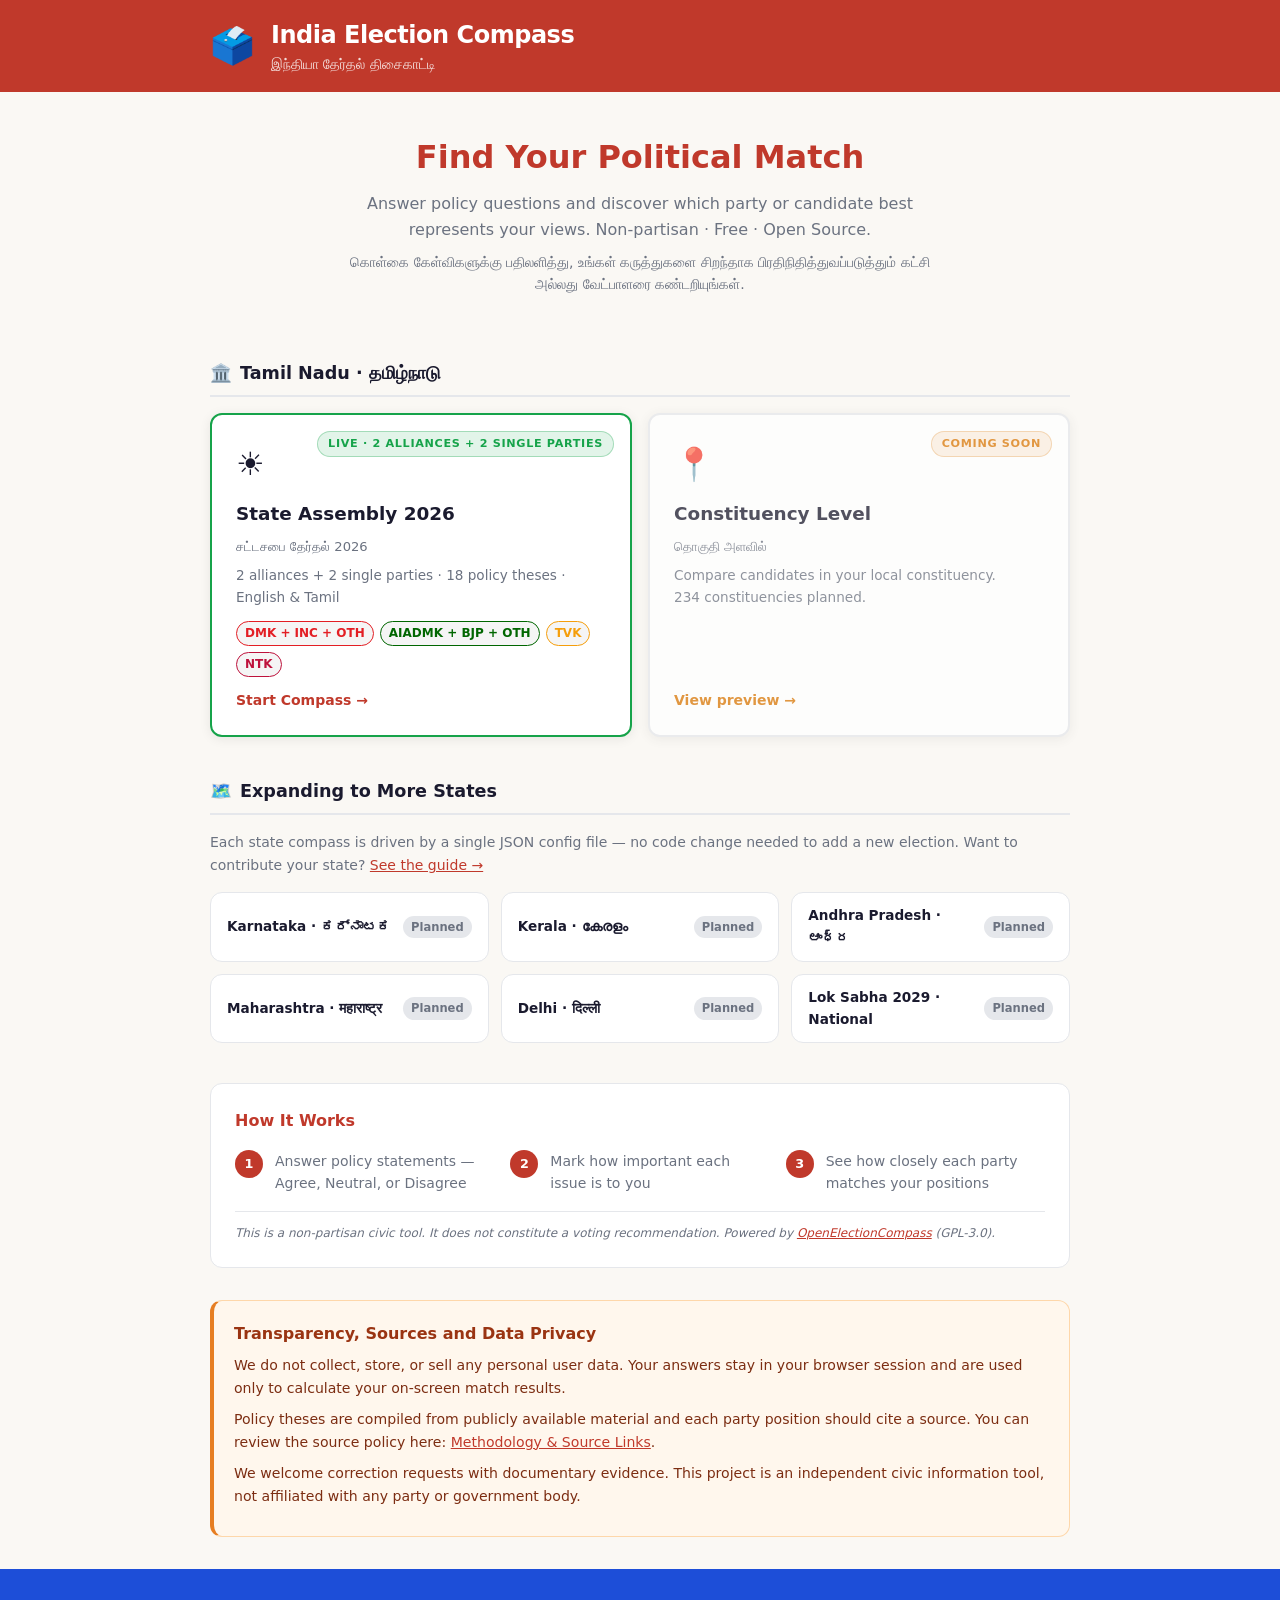
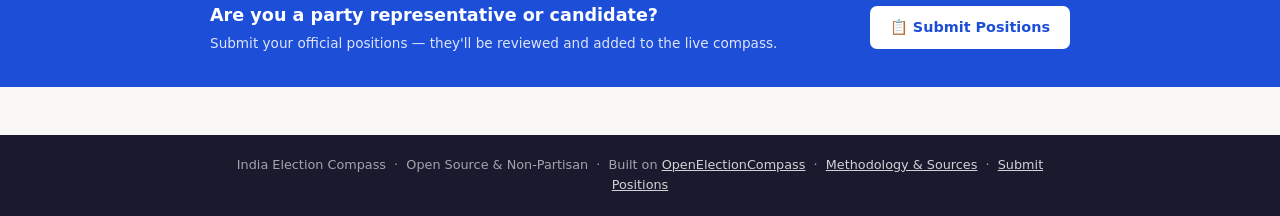
==== index.html @ 4dabd603 "Update TN state card alliance labels and counts" ====
<!DOCTYPE html>
<html lang="en">
<head>
  <meta charset="UTF-8" />
  <meta name="viewport" content="width=device-width, initial-scale=1.0" />
  <meta name="description" content="India Election Compass – Find which party or candidate best matches your policy views. Available for Tamil Nadu and expanding to all Indian states." />
  <title>India Election Compass | இந்தியா தேர்தல் திசைகாட்டி</title>
  <link rel="icon" type="image/svg+xml" href="assets/favicon.svg" />
  <link rel="stylesheet" href="assets/hub.css" />
</head>
<body>

  <header class="site-header">
    <div class="container">
      <div class="site-logo">🗳️</div>
      <div>
        <h1 class="site-title">India Election Compass</h1>
        <p class="site-tagline">இந்தியா தேர்தல் திசைகாட்டி</p>
      </div>
    </div>
  </header>

  <main class="container">

    <section class="hero">
      <h2>Find Your Political Match</h2>
      <p>
        Answer policy questions and discover which party or candidate best represents
        your views. Non-partisan · Free · Open Source.
      </p>
      <p class="hero-ta">
        கொள்கை கேள்விகளுக்கு பதிலளித்து, உங்கள் கருத்துகளை சிறந்தாக பிரதிநிதித்துவப்படுத்தும்
        கட்சி அல்லது வேட்பாளரை கண்டறியுங்கள்.
      </p>
    </section>

    <!-- ── Tamil Nadu ─────────────────────────────────────────── -->
    <section class="state-section">
      <h3 class="state-heading">
        <span class="state-flag">🏛️</span>
        Tamil Nadu · தமிழ்நாடு
      </h3>

      <div class="compass-grid">

        <!-- TN State 2026 – LIVE -->
        <a class="compass-card compass-card--live"
           href="compass.html?config=elections/tn/2026-state/config.json">
          <div class="card-badge card-badge--live">Live · 2 Alliances + 2 Single Parties</div>
          <div class="card-icon">☀️</div>
          <h4 class="card-title">State Assembly 2026</h4>
          <p class="card-title-ta">சட்டசபை தேர்தல் 2026</p>
          <p class="card-desc">
            2 alliances + 2 single parties · 18 policy theses · English &amp; Tamil
          </p>
          <div class="card-parties">
            <span class="party-tag" style="color:#E31E24">DMK + INC + OTH</span>
            <span class="party-tag" style="color:#006600">AIADMK + BJP + OTH</span>
            <span class="party-tag" style="color:#F59E0B">TVK</span>
            <span class="party-tag" style="color:#BE123C">NTK</span>
          </div>
          <span class="card-cta">Start Compass →</span>
        </a>

        <!-- TN Constituencies – Coming Soon -->
        <a class="compass-card compass-card--soon"
           href="elections/tn/constituencies/index.html">
          <div class="card-badge card-badge--soon">Coming Soon</div>
          <div class="card-icon">📍</div>
          <h4 class="card-title">Constituency Level</h4>
          <p class="card-title-ta">தொகுதி அளவில்</p>
          <p class="card-desc">
            Compare candidates in your local constituency.<br/>
            234 constituencies planned.
          </p>
          <span class="card-cta soon-label">View preview →</span>
        </a>

      </div>
    </section>

    <!-- ── Other States – Roadmap ────────────────────────────── -->
    <section class="state-section roadmap-section">
      <h3 class="state-heading">
        <span class="state-flag">🗺️</span>
        Expanding to More States
      </h3>
      <p class="roadmap-note">
        Each state compass is driven by a single JSON config file — no code change
        needed to add a new election. Want to contribute your state?
        <a href="https://github.com/darepalli/ElectionDiksoochi" target="_blank" rel="noopener">See the guide →</a>
      </p>

      <div class="roadmap-grid">
        <div class="roadmap-card">
          <span class="roadmap-state">Karnataka · ಕರ್ನಾಟಕ</span>
          <span class="roadmap-status">Planned</span>
        </div>
        <div class="roadmap-card">
          <span class="roadmap-state">Kerala · കേരളം</span>
          <span class="roadmap-status">Planned</span>
        </div>
        <div class="roadmap-card">
          <span class="roadmap-state">Andhra Pradesh · ఆంధ్ర</span>
          <span class="roadmap-status">Planned</span>
        </div>
        <div class="roadmap-card">
          <span class="roadmap-state">Maharashtra · महाराष्ट्र</span>
          <span class="roadmap-status">Planned</span>
        </div>
        <div class="roadmap-card">
          <span class="roadmap-state">Delhi · दिल्ली</span>
          <span class="roadmap-status">Planned</span>
        </div>
        <div class="roadmap-card">
          <span class="roadmap-state">Lok Sabha 2029 · National</span>
          <span class="roadmap-status">Planned</span>
        </div>
      </div>
    </section>

    <!-- ── How It Works ──────────────────────────────────────── -->
    <section class="how-section">
      <h3>How It Works</h3>
      <div class="steps-grid">
        <div class="step">
          <div class="step-num">1</div>
          <p>Answer policy statements — Agree, Neutral, or Disagree</p>
        </div>
        <div class="step">
          <div class="step-num">2</div>
          <p>Mark how important each issue is to you</p>
        </div>
        <div class="step">
          <div class="step-num">3</div>
          <p>See how closely each party matches your positions</p>
        </div>
      </div>
      <p class="disclaimer">
        This is a non-partisan civic tool. It does not constitute a voting recommendation.
        Powered by <a href="https://open-election-compass.com" target="_blank" rel="noopener">OpenElectionCompass</a>
        (GPL-3.0).
      </p>
    </section>

    <section class="transparency-section" aria-labelledby="transparency-title">
      <h3 id="transparency-title">Transparency, Sources and Data Privacy</h3>
      <p>
        We do not collect, store, or sell any personal user data. Your answers stay in your browser session
        and are used only to calculate your on-screen match results.
      </p>
      <p>
        Policy theses are compiled from publicly available material and each party position should cite a source.
        You can review the source policy here:
        <a href="resources.html">Methodology &amp; Source Links</a>.
      </p>
      <p class="transparency-note">
        We welcome correction requests with documentary evidence. This project is an independent civic information tool,
        not affiliated with any party or government body.
      </p>
    </section>

  </main>

  <!-- ── Party submission CTA ── -->
  <section style="background:#1d4ed8;color:#fff;padding:2rem 0">
    <div class="container" style="display:flex;align-items:center;justify-content:space-between;flex-wrap:wrap;gap:1rem">
      <div>
        <h2 style="font-size:1.1rem;font-weight:700;margin-bottom:.25rem">Are you a party representative or candidate?</h2>
        <p style="font-size:.85rem;opacity:.85">Submit your official positions — they'll be reviewed and added to the live compass.</p>
      </div>
      <a href="party-form.html" style="display:inline-flex;align-items:center;gap:.4rem;background:#fff;color:#1d4ed8;font-weight:700;font-size:.9rem;padding:.625rem 1.25rem;border-radius:7px;text-decoration:none;white-space:nowrap">📋 Submit Positions</a>
    </div>
  </section>

  <footer class="site-footer">
    <div class="container">
      <p>
        India Election Compass &nbsp;·&nbsp;
        Open Source &amp; Non-Partisan &nbsp;·&nbsp;
        Built on <a href="https://open-election-compass.com" target="_blank" rel="noopener">OpenElectionCompass</a>
        &nbsp;·&nbsp; <a href="resources.html">Methodology &amp; Sources</a>
        &nbsp;·&nbsp; <a href="party-form.html">Submit Positions</a>
      </p>
    </div>
  </footer>

</body>
</html>
---- assets/hub.css ----
/* ─── Reset ─────────────────────────────────────────────────── */
*, *::before, *::after { box-sizing: border-box; margin: 0; padding: 0; }

:root {
  --primary:     #c0392b;
  --primary-dk:  #96281b;
  --accent:      #e67e22;
  --bg:          #faf8f4;
  --surface:     #ffffff;
  --border:      #e5e7eb;
  --text:        #1a1a2e;
  --muted:       #6b7280;
  --live:        #16a34a;
  --soon:        #d97706;
  --radius:      12px;
  --shadow:      0 2px 12px rgba(0,0,0,.08);
  --shadow-lg:   0 6px 30px rgba(0,0,0,.13);
}

body {
  font-family: 'Segoe UI', 'Noto Sans Tamil', system-ui, sans-serif;
  background: var(--bg);
  color: var(--text);
  line-height: 1.6;
}

a { color: var(--primary); }
a:hover { color: var(--primary-dk); }

.container {
  max-width: 900px;
  margin: 0 auto;
  padding: 0 1.25rem;
}

/* ─── Header ─────────────────────────────────────────────────── */
.site-header {
  background: var(--primary);
  color: #fff;
  padding: 1rem 0;
}

.site-header .container {
  display: flex;
  align-items: center;
  gap: 1rem;
}

.site-logo { font-size: 2.25rem; }

.site-title {
  font-size: 1.5rem;
  font-weight: 800;
  letter-spacing: -.02em;
  color: #fff;
}

.site-tagline {
  font-size: 0.85rem;
  opacity: .82;
  color: #fff;
}

/* ─── Hero ───────────────────────────────────────────────────── */
.hero {
  padding: 2.5rem 0 1.5rem;
  text-align: center;
}

.hero h2 {
  font-size: 2rem;
  font-weight: 800;
  color: var(--primary);
  margin-bottom: .5rem;
}

.hero p {
  color: var(--muted);
  max-width: 600px;
  margin: 0 auto .5rem;
}

.hero-ta {
  font-size: .875rem;
  color: var(--muted);
}

/* ─── State Sections ─────────────────────────────────────────── */
.state-section {
  margin: 2rem 0;
}

.state-heading {
  font-size: 1.1rem;
  font-weight: 700;
  color: var(--text);
  margin-bottom: 1rem;
  display: flex;
  align-items: center;
  gap: .5rem;
  border-bottom: 2px solid var(--border);
  padding-bottom: .5rem;
}

/* ─── Compass Cards ──────────────────────────────────────────── */
.compass-grid {
  display: grid;
  grid-template-columns: repeat(auto-fit, minmax(280px, 1fr));
  gap: 1rem;
}

.compass-card {
  display: flex;
  flex-direction: column;
  gap: .5rem;
  background: var(--surface);
  border: 2px solid var(--border);
  border-radius: var(--radius);
  padding: 1.5rem;
  text-decoration: none;
  color: var(--text);
  position: relative;
  box-shadow: var(--shadow);
  transition: transform .18s ease, box-shadow .18s ease, border-color .18s ease;
}

.compass-card--live {
  border-color: var(--live);
}

.compass-card--live:hover {
  transform: translateY(-3px);
  box-shadow: var(--shadow-lg);
  border-color: var(--primary);
}

.compass-card--soon {
  opacity: .75;
  cursor: default;
}

.compass-card--soon:hover {
  transform: none;
  box-shadow: var(--shadow);
}

.card-badge {
  position: absolute;
  top: 1rem;
  right: 1rem;
  font-size: .7rem;
  font-weight: 700;
  letter-spacing: .06em;
  text-transform: uppercase;
  padding: 3px 10px;
  border-radius: 999px;
}

.card-badge--live {
  background: rgba(22,163,74,.12);
  color: var(--live);
  border: 1px solid rgba(22,163,74,.3);
}

.card-badge--soon {
  background: rgba(217,119,6,.12);
  color: var(--soon);
  border: 1px solid rgba(217,119,6,.3);
}

.card-icon { font-size: 2rem; }

.card-title {
  font-size: 1.15rem;
  font-weight: 700;
  color: var(--text);
}

.card-title-ta {
  font-size: .82rem;
  color: var(--muted);
}

.card-desc {
  font-size: .85rem;
  color: var(--muted);
}

.card-parties {
  display: flex;
  flex-wrap: wrap;
  gap: 6px;
  margin: .25rem 0;
}

.party-tag {
  font-size: .75rem;
  font-weight: 700;
  background: rgba(0,0,0,.04);
  padding: 2px 8px;
  border-radius: 999px;
  border: 1px solid currentColor;
}

.card-cta {
  margin-top: auto;
  font-size: .875rem;
  font-weight: 700;
  color: var(--primary);
}

.soon-label { color: var(--soon); }

/* ─── Roadmap ────────────────────────────────────────────────── */
.roadmap-section { margin-top: 2.5rem; }

.roadmap-note {
  font-size: .875rem;
  color: var(--muted);
  margin-bottom: 1rem;
}

.roadmap-grid {
  display: grid;
  grid-template-columns: repeat(auto-fill, minmax(220px, 1fr));
  gap: .75rem;
}

.roadmap-card {
  display: flex;
  justify-content: space-between;
  align-items: center;
  background: var(--surface);
  border: 1px solid var(--border);
  border-radius: var(--radius);
  padding: .75rem 1rem;
  font-size: .85rem;
}

.roadmap-state { font-weight: 600; }

.roadmap-status {
  font-size: .72rem;
  font-weight: 700;
  color: var(--muted);
  background: var(--border);
  padding: 2px 8px;
  border-radius: 999px;
}

/* ─── How It Works ───────────────────────────────────────────── */
.how-section {
  margin: 2.5rem 0 2rem;
  padding: 1.5rem;
  background: var(--surface);
  border: 1px solid var(--border);
  border-radius: var(--radius);
}

.how-section h3 {
  font-size: 1rem;
  font-weight: 700;
  margin-bottom: 1rem;
  color: var(--primary);
}

.steps-grid {
  display: grid;
  grid-template-columns: repeat(auto-fit, minmax(180px, 1fr));
  gap: 1rem;
  margin-bottom: 1rem;
}

.step {
  display: flex;
  gap: .75rem;
  align-items: flex-start;
}

.step-num {
  width: 28px;
  height: 28px;
  min-width: 28px;
  background: var(--primary);
  color: #fff;
  border-radius: 50%;
  display: flex;
  align-items: center;
  justify-content: center;
  font-size: .8rem;
  font-weight: 800;
}

.step p { font-size: .875rem; color: var(--muted); }

.disclaimer {
  font-size: .75rem;
  color: var(--muted);
  font-style: italic;
  border-top: 1px solid var(--border);
  padding-top: .75rem;
}

/* ─── Transparency ─────────────────────────────────────────── */
.transparency-section {
  margin: 0 0 2rem;
  padding: 1.25rem;
  background: #fff7ed;
  border: 1px solid #fed7aa;
  border-left: 4px solid var(--accent);
  border-radius: var(--radius);
}

.transparency-section h3 {
  font-size: 1rem;
  font-weight: 700;
  color: #9a3412;
  margin-bottom: .5rem;
}

.transparency-section p {
  font-size: .88rem;
  color: #7c2d12;
  margin-bottom: .55rem;
}

.transparency-note {
  margin-bottom: 0;
  font-size: .82rem;
}

.compat-list {
  margin: 0 0 .8rem 1rem;
  padding-left: .6rem;
}

.compat-list li {
  margin-bottom: .3rem;
  font-size: .86rem;
  color: var(--muted);
}

/* ─── Footer ─────────────────────────────────────────────────── */
.site-footer {
  background: var(--text);
  color: rgba(255,255,255,.6);
  text-align: center;
  padding: 1.25rem 0;
  font-size: .8rem;
  margin-top: 3rem;
}

.site-footer a { color: rgba(255,255,255,.8); }

/* ─── Responsive ─────────────────────────────────────────────── */
@media (max-width: 480px) {
  .hero h2 { font-size: 1.5rem; }
  .compass-grid { grid-template-columns: 1fr; }
}
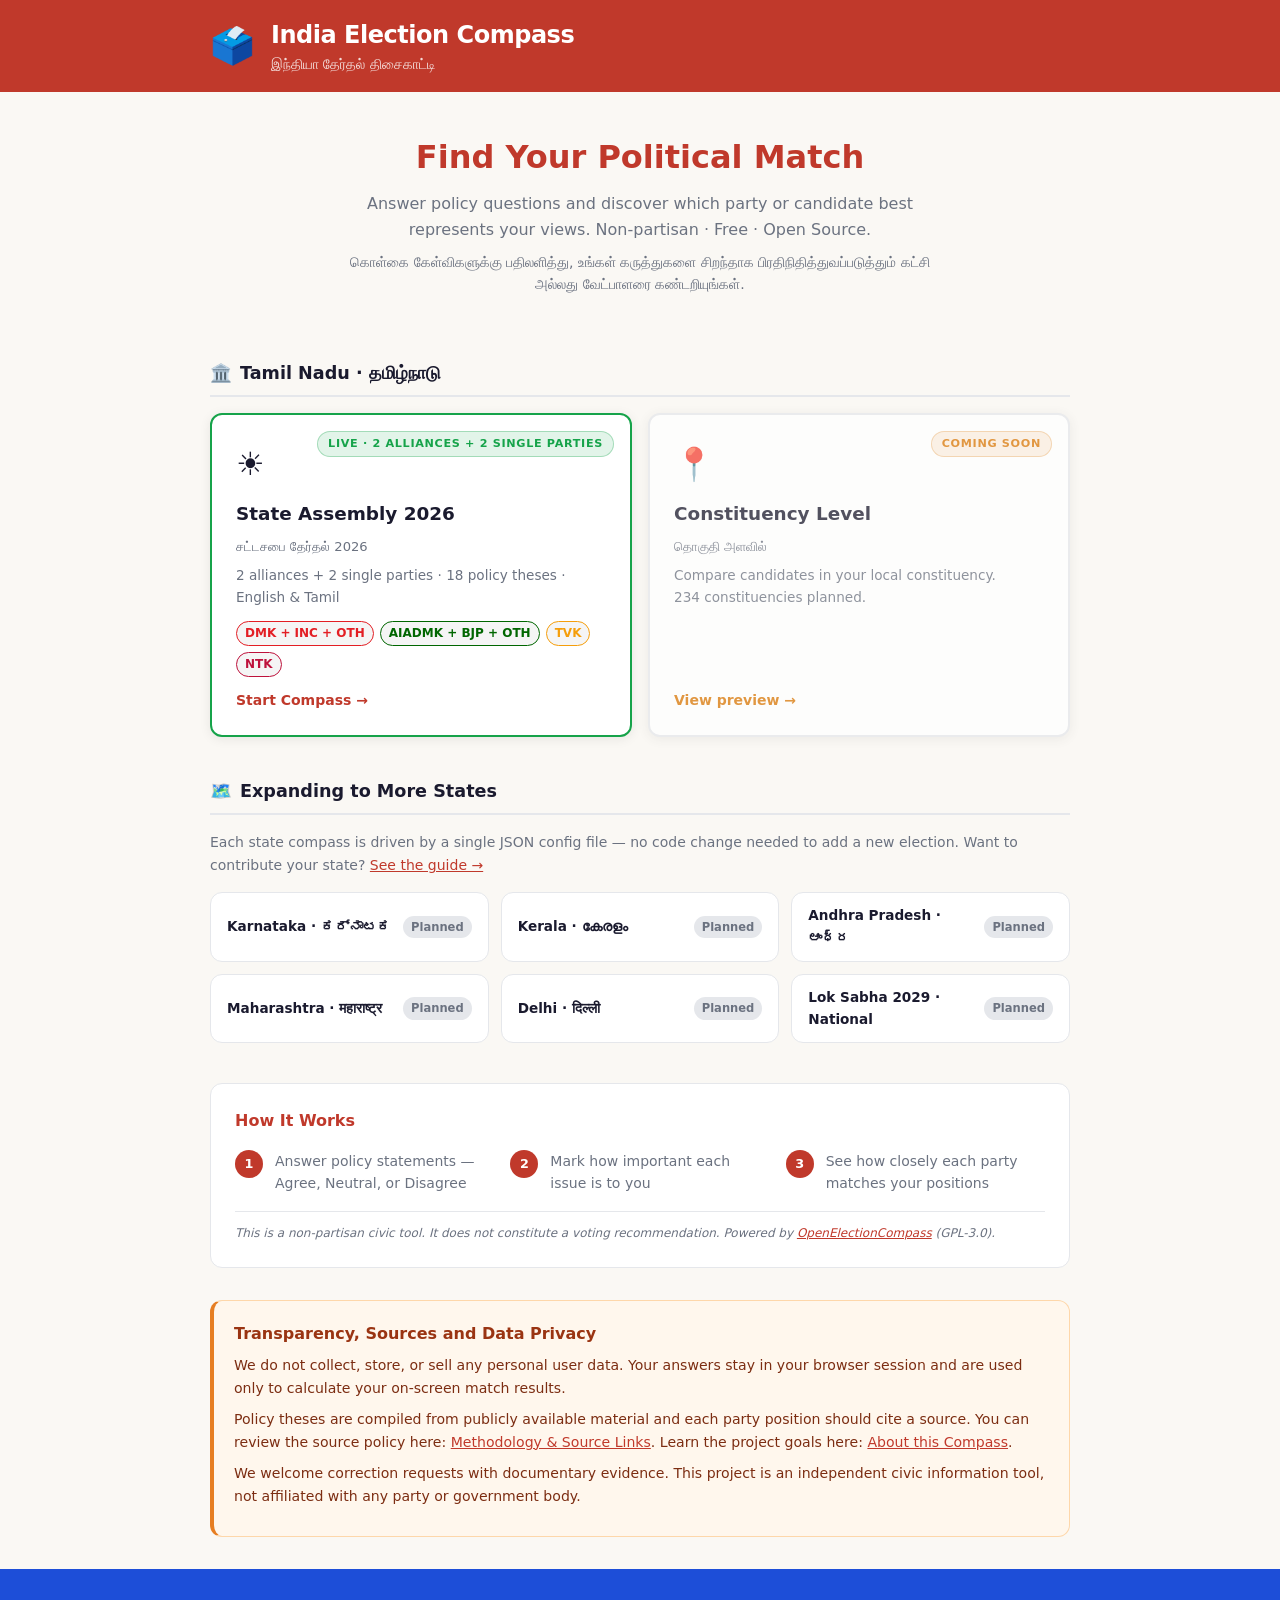
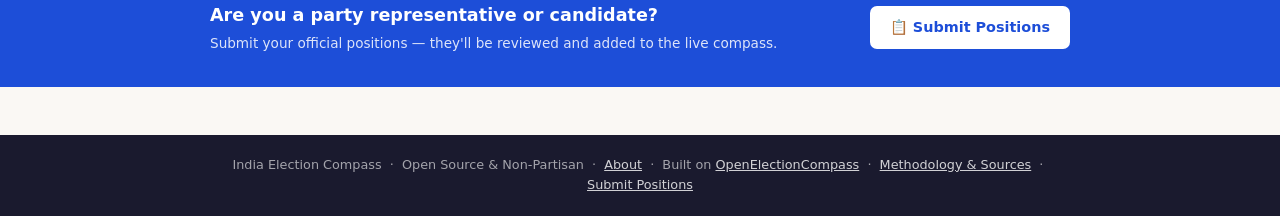
==== commit 90f85f92: "Add about page and unify site menu links/styles" ====
--- a/index.html
+++ b/index.html
@@ -153,6 +153,7 @@
         Policy theses are compiled from publicly available material and each party position should cite a source.
         You can review the source policy here:
         <a href="resources.html">Methodology &amp; Source Links</a>.
+        Learn the project goals here: <a href="about.html">About this Compass</a>.
       </p>
       <p class="transparency-note">
         We welcome correction requests with documentary evidence. This project is an independent civic information tool,
@@ -178,6 +179,8 @@
       <p>
         India Election Compass &nbsp;·&nbsp;
         Open Source &amp; Non-Partisan &nbsp;·&nbsp;
+        <a href="about.html">About</a>
+        &nbsp;·&nbsp;
         Built on <a href="https://open-election-compass.com" target="_blank" rel="noopener">OpenElectionCompass</a>
         &nbsp;·&nbsp; <a href="resources.html">Methodology &amp; Sources</a>
         &nbsp;·&nbsp; <a href="party-form.html">Submit Positions</a>
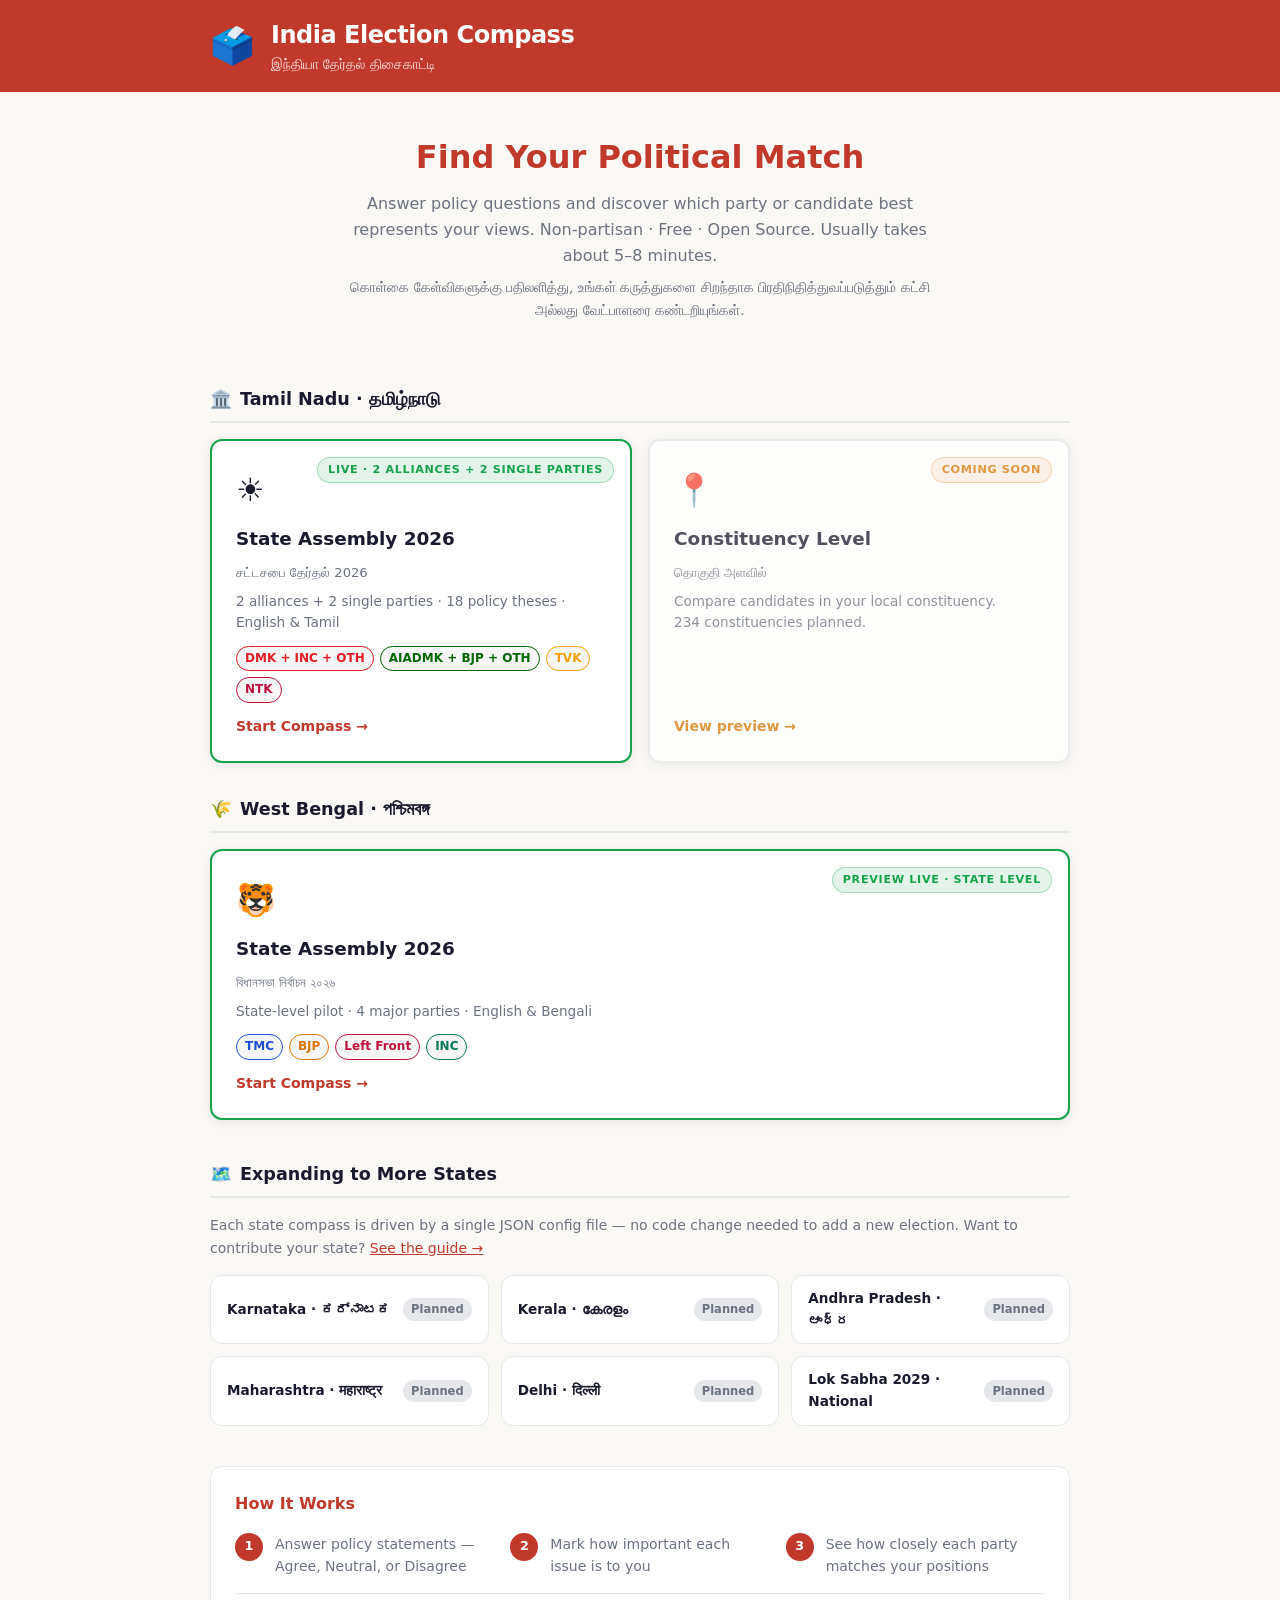
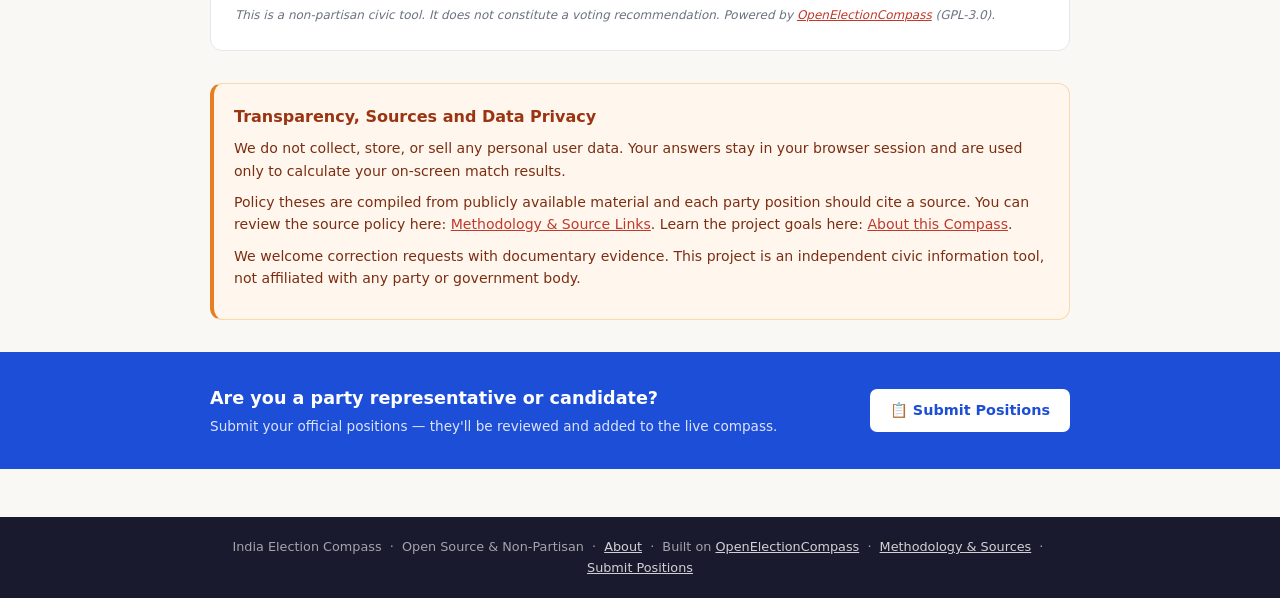
==== commit 7a4720cb: "Refine pagewise onboarding, party links, and WB source/submission support" ====
--- a/index.html
+++ b/index.html
@@ -26,7 +26,7 @@
       <h2>Find Your Political Match</h2>
       <p>
         Answer policy questions and discover which party or candidate best represents
-        your views. Non-partisan · Free · Open Source.
+        your views. Non-partisan · Free · Open Source. Usually takes about 5–8 minutes.
       </p>
       <p class="hero-ta">
         கொள்கை கேள்விகளுக்கு பதிலளித்து, உங்கள் கருத்துகளை சிறந்தாக பிரதிநிதித்துவப்படுத்தும்
@@ -79,6 +79,37 @@
       </div>
     </section>
 
+    <!-- ── West Bengal ──────────────────────────────────────── -->
+    <section class="state-section">
+      <h3 class="state-heading">
+        <span class="state-flag">🌾</span>
+        West Bengal · পশ্চিমবঙ্গ
+      </h3>
+
+      <div class="compass-grid">
+
+        <!-- WB State 2026 – PREVIEW LIVE -->
+        <a class="compass-card compass-card--live"
+           href="compass.html?config=elections/wb/2026-state/config.json">
+          <div class="card-badge card-badge--live">Preview Live · State Level</div>
+          <div class="card-icon">🐯</div>
+          <h4 class="card-title">State Assembly 2026</h4>
+          <p class="card-title-ta">বিধানসভা নির্বাচন ২০২৬</p>
+          <p class="card-desc">
+            State-level pilot · 4 major parties · English &amp; Bengali
+          </p>
+          <div class="card-parties">
+            <span class="party-tag" style="color:#1D4ED8">TMC</span>
+            <span class="party-tag" style="color:#D97706">BJP</span>
+            <span class="party-tag" style="color:#BE123C">Left Front</span>
+            <span class="party-tag" style="color:#047857">INC</span>
+          </div>
+          <span class="card-cta">Start Compass →</span>
+        </a>
+
+      </div>
+    </section>
+
     <!-- ── Other States – Roadmap ────────────────────────────── -->
     <section class="state-section roadmap-section">
       <h3 class="state-heading">
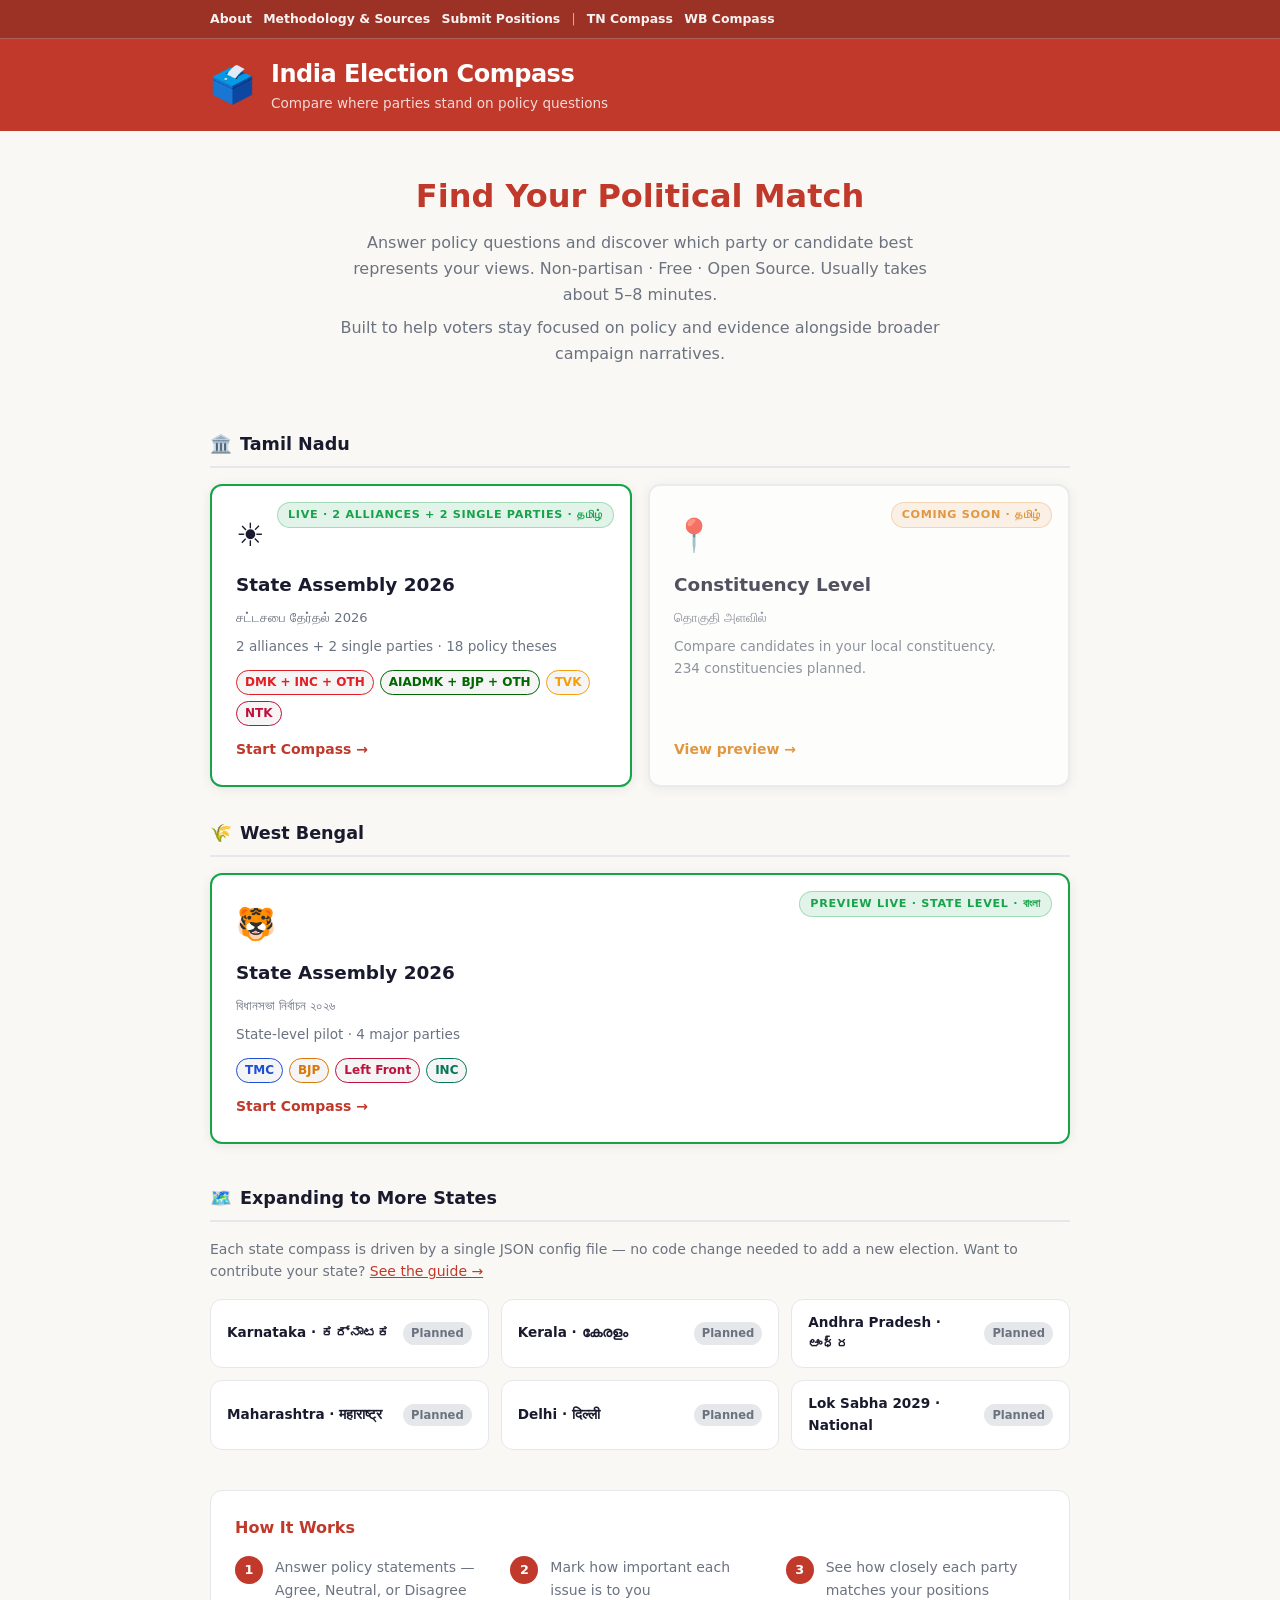
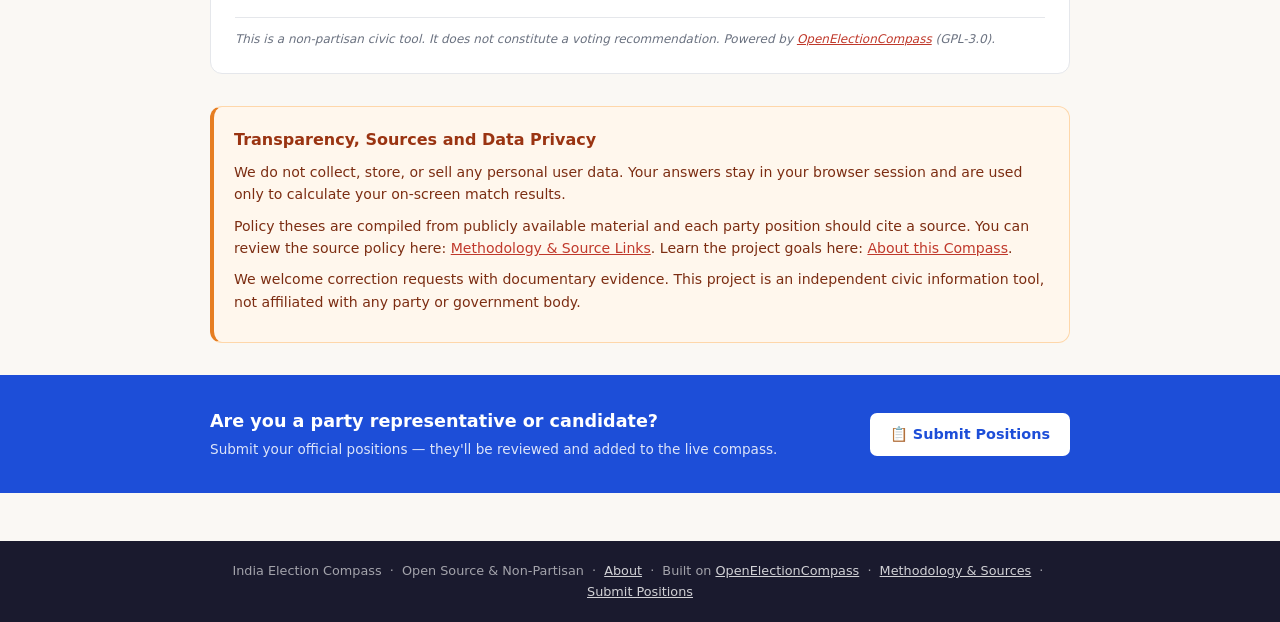
==== commit b3c9302b: "Refine homepage language subtitles and tone down purpose messaging" ====
--- a/index.html
+++ b/index.html
@@ -4,18 +4,29 @@
   <meta charset="UTF-8" />
   <meta name="viewport" content="width=device-width, initial-scale=1.0" />
   <meta name="description" content="India Election Compass – Find which party or candidate best matches your policy views. Available for Tamil Nadu and expanding to all Indian states." />
-  <title>India Election Compass | இந்தியா தேர்தல் திசைகாட்டி</title>
+  <title>India Election Compass</title>
   <link rel="icon" type="image/svg+xml" href="assets/favicon.svg" />
   <link rel="stylesheet" href="assets/hub.css" />
 </head>
 <body>
+
+  <div class="top-bar">
+    <div class="container top-bar-inner">
+      <a class="top-bar-link" href="about.html">About</a>
+      <a class="top-bar-link" href="resources.html">Methodology &amp; Sources</a>
+      <a class="top-bar-link" href="party-form.html">Submit Positions</a>
+      <span class="top-bar-sep" aria-hidden="true">|</span>
+      <a class="top-bar-link" href="compass.html?config=elections/tn/2026-state/config.json">TN Compass</a>
+      <a class="top-bar-link" href="compass.html?config=elections/wb/2026-state/config.json">WB Compass</a>
+    </div>
+  </div>
 
   <header class="site-header">
     <div class="container">
       <div class="site-logo">🗳️</div>
       <div>
         <h1 class="site-title">India Election Compass</h1>
-        <p class="site-tagline">இந்தியா தேர்தல் திசைகாட்டி</p>
+        <p class="site-tagline">Compare where parties stand on policy questions</p>
       </div>
     </div>
   </header>
@@ -28,9 +39,8 @@
         Answer policy questions and discover which party or candidate best represents
         your views. Non-partisan · Free · Open Source. Usually takes about 5–8 minutes.
       </p>
-      <p class="hero-ta">
-        கொள்கை கேள்விகளுக்கு பதிலளித்து, உங்கள் கருத்துகளை சிறந்தாக பிரதிநிதித்துவப்படுத்தும்
-        கட்சி அல்லது வேட்பாளரை கண்டறியுங்கள்.
+      <p>
+        Built to help voters stay focused on policy and evidence alongside broader campaign narratives.
       </p>
     </section>
 
@@ -38,7 +48,7 @@
     <section class="state-section">
       <h3 class="state-heading">
         <span class="state-flag">🏛️</span>
-        Tamil Nadu · தமிழ்நாடு
+        Tamil Nadu
       </h3>
 
       <div class="compass-grid">
@@ -46,12 +56,12 @@
         <!-- TN State 2026 – LIVE -->
         <a class="compass-card compass-card--live"
            href="compass.html?config=elections/tn/2026-state/config.json">
-          <div class="card-badge card-badge--live">Live · 2 Alliances + 2 Single Parties</div>
+          <div class="card-badge card-badge--live">Live · 2 Alliances + 2 Single Parties · தமிழ்</div>
           <div class="card-icon">☀️</div>
           <h4 class="card-title">State Assembly 2026</h4>
           <p class="card-title-ta">சட்டசபை தேர்தல் 2026</p>
           <p class="card-desc">
-            2 alliances + 2 single parties · 18 policy theses · English &amp; Tamil
+            2 alliances + 2 single parties · 18 policy theses
           </p>
           <div class="card-parties">
             <span class="party-tag" style="color:#E31E24">DMK + INC + OTH</span>
@@ -65,7 +75,7 @@
         <!-- TN Constituencies – Coming Soon -->
         <a class="compass-card compass-card--soon"
            href="elections/tn/constituencies/index.html">
-          <div class="card-badge card-badge--soon">Coming Soon</div>
+          <div class="card-badge card-badge--soon">Coming Soon · தமிழ்</div>
           <div class="card-icon">📍</div>
           <h4 class="card-title">Constituency Level</h4>
           <p class="card-title-ta">தொகுதி அளவில்</p>
@@ -83,7 +93,7 @@
     <section class="state-section">
       <h3 class="state-heading">
         <span class="state-flag">🌾</span>
-        West Bengal · পশ্চিমবঙ্গ
+        West Bengal
       </h3>
 
       <div class="compass-grid">
@@ -91,12 +101,12 @@
         <!-- WB State 2026 – PREVIEW LIVE -->
         <a class="compass-card compass-card--live"
            href="compass.html?config=elections/wb/2026-state/config.json">
-          <div class="card-badge card-badge--live">Preview Live · State Level</div>
+          <div class="card-badge card-badge--live">Preview Live · State Level · বাংলা</div>
           <div class="card-icon">🐯</div>
           <h4 class="card-title">State Assembly 2026</h4>
           <p class="card-title-ta">বিধানসভা নির্বাচন ২০২৬</p>
           <p class="card-desc">
-            State-level pilot · 4 major parties · English &amp; Bengali
+            State-level pilot · 4 major parties
           </p>
           <div class="card-parties">
             <span class="party-tag" style="color:#1D4ED8">TMC</span>
--- a/assets/hub.css
+++ b/assets/hub.css
@@ -24,6 +24,41 @@
   line-height: 1.6;
 }
 
+.top-bar {
+  background: rgba(150, 40, 27, 0.95);
+  color: #fff;
+  border-bottom: 1px solid rgba(255,255,255,.22);
+}
+
+.top-bar-inner {
+  min-height: 38px;
+  display: flex;
+  align-items: center;
+  gap: .7rem;
+  flex-wrap: wrap;
+  padding-top: .28rem;
+  padding-bottom: .28rem;
+}
+
+.top-bar-link {
+  color: #fff;
+  text-decoration: none;
+  font-size: .78rem;
+  font-weight: 700;
+  line-height: 1.2;
+  opacity: .94;
+}
+
+.top-bar-link:hover {
+  text-decoration: underline;
+  opacity: 1;
+}
+
+.top-bar-sep {
+  color: rgba(255,255,255,.6);
+  font-size: .76rem;
+}
+
 a { color: var(--primary); }
 a:hover { color: var(--primary-dk); }
 
@@ -78,11 +113,6 @@
   color: var(--muted);
   max-width: 600px;
   margin: 0 auto .5rem;
-}
-
-.hero-ta {
-  font-size: .875rem;
-  color: var(--muted);
 }
 
 /* ─── State Sections ─────────────────────────────────────────── */
@@ -354,6 +384,9 @@
 
 /* ─── Responsive ─────────────────────────────────────────────── */
 @media (max-width: 480px) {
+  .top-bar-inner { gap: .45rem; }
+  .top-bar-link { font-size: .74rem; }
+  .top-bar-sep { display: none; }
   .hero h2 { font-size: 1.5rem; }
   .compass-grid { grid-template-columns: 1fr; }
 }
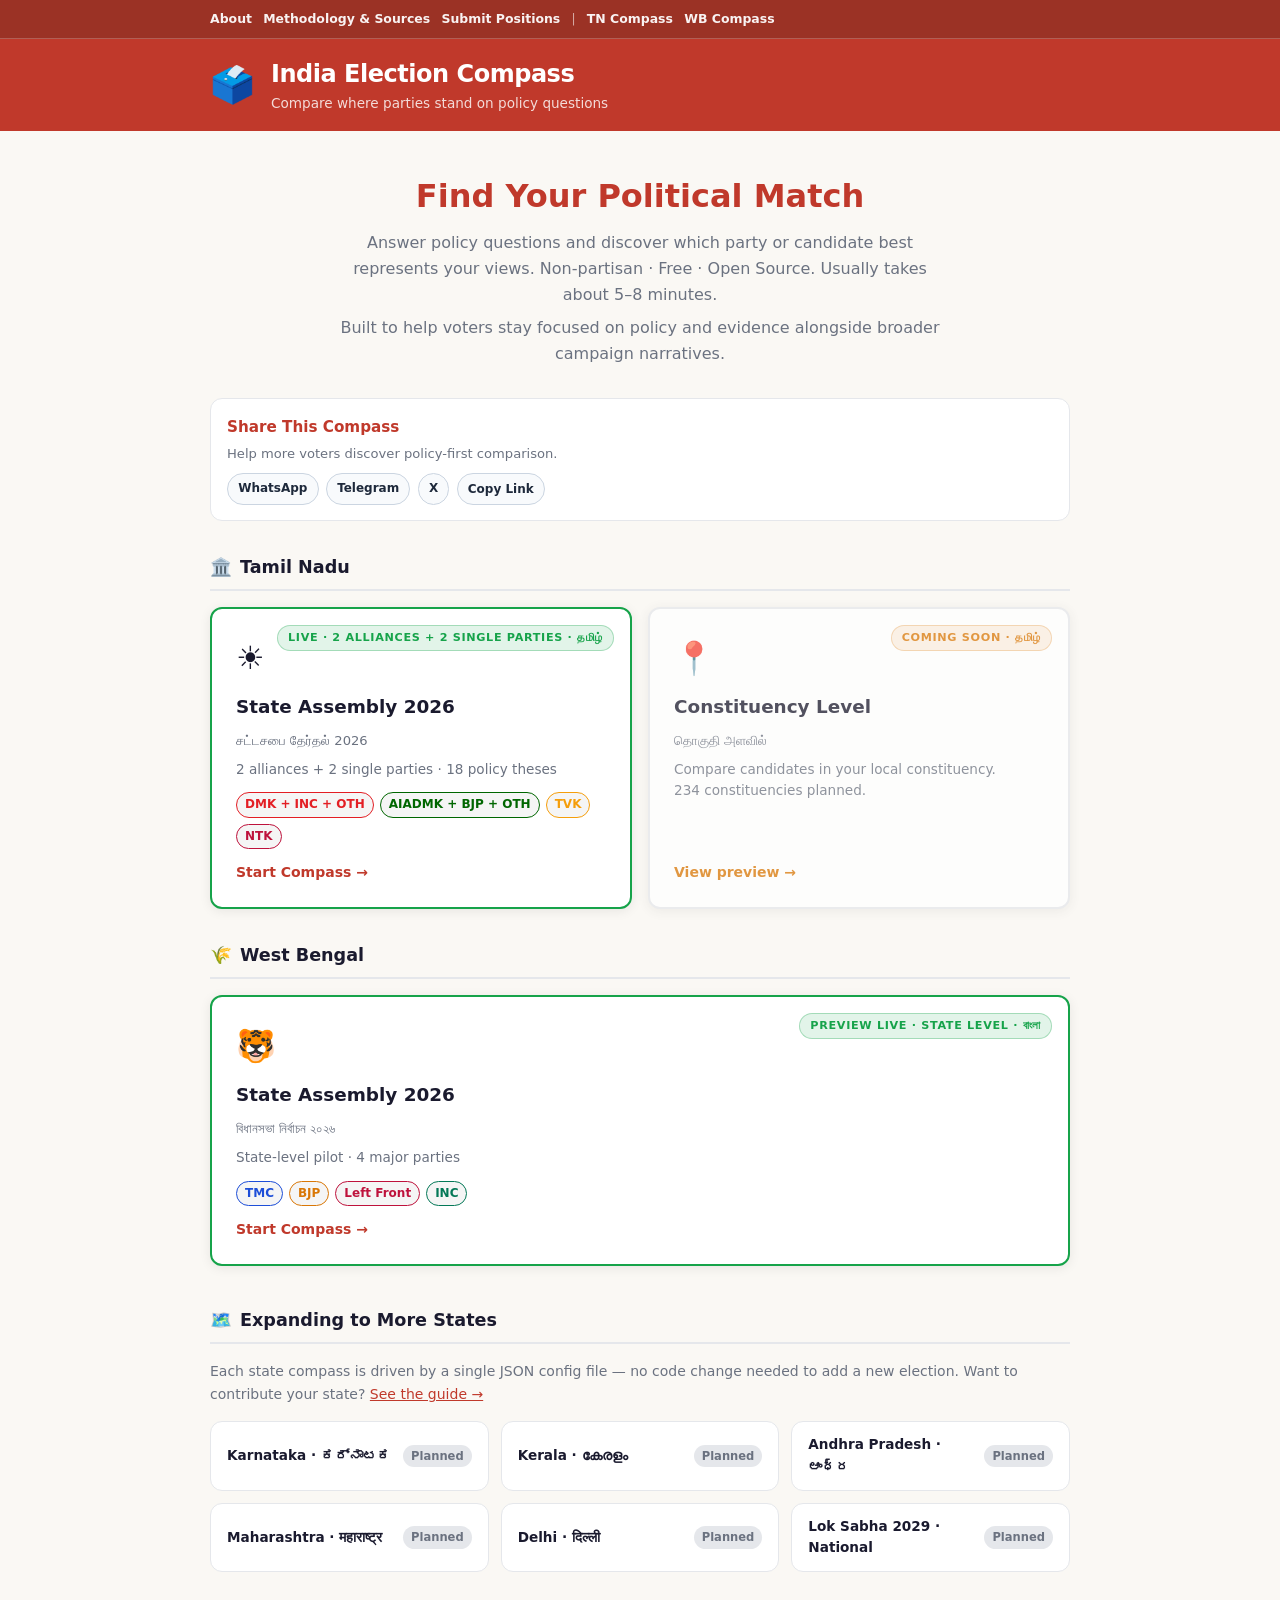
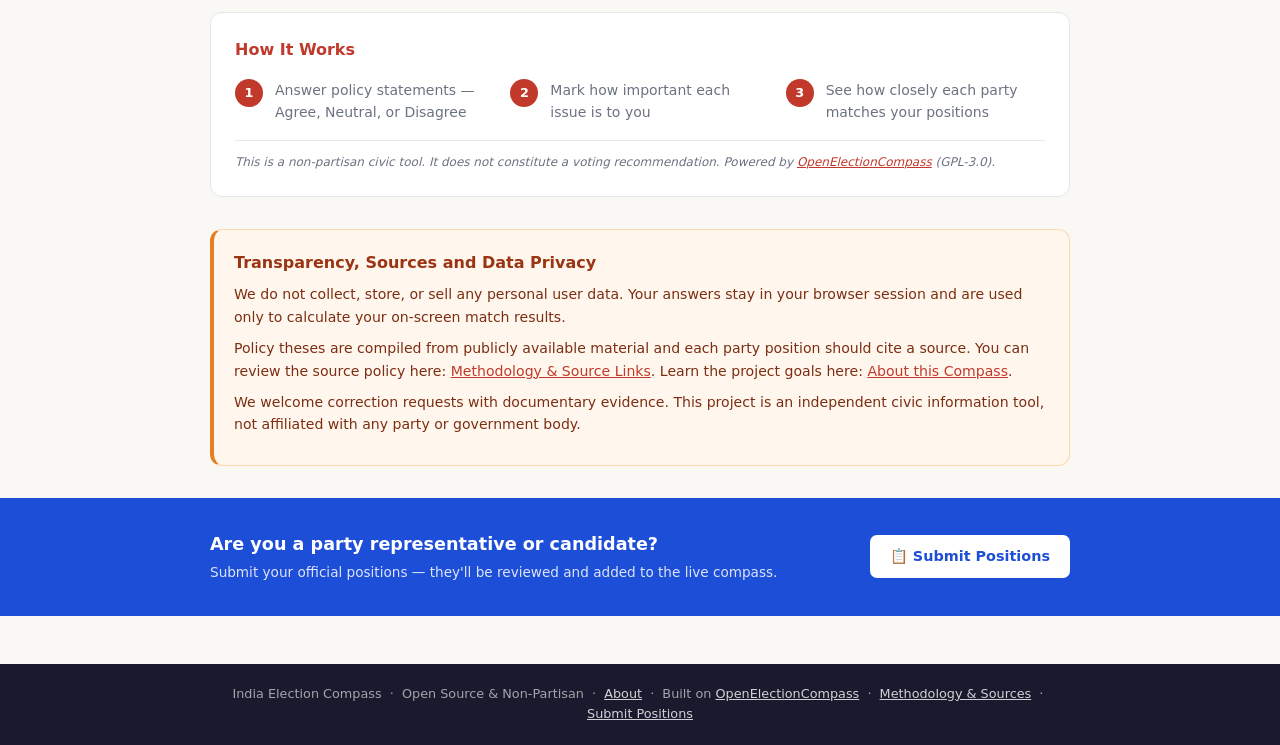
==== commit 53406a8e: "Add share actions to homepage and compass menu" ====
--- a/index.html
+++ b/index.html
@@ -42,6 +42,17 @@
       <p>
         Built to help voters stay focused on policy and evidence alongside broader campaign narratives.
       </p>
+    </section>
+
+    <section class="share-strip" aria-label="Share this page">
+      <h3>Share This Compass</h3>
+      <p>Help more voters discover policy-first comparison.</p>
+      <div class="share-strip-actions">
+        <a id="share-wa" class="share-chip" href="#" target="_blank" rel="noopener noreferrer">WhatsApp</a>
+        <a id="share-tg" class="share-chip" href="#" target="_blank" rel="noopener noreferrer">Telegram</a>
+        <a id="share-x" class="share-chip" href="#" target="_blank" rel="noopener noreferrer">X</a>
+        <button id="share-copy" type="button" class="share-chip share-chip-btn">Copy Link</button>
+      </div>
     </section>
 
     <!-- ── Tamil Nadu ─────────────────────────────────────────── -->
@@ -229,5 +240,37 @@
     </div>
   </footer>
 
+  <script>
+    (function setupShareStrip() {
+      var wa = document.getElementById('share-wa');
+      var tg = document.getElementById('share-tg');
+      var x = document.getElementById('share-x');
+      var copyBtn = document.getElementById('share-copy');
+      if (!wa || !tg || !x || !copyBtn) return;
+
+      var url = window.location.href;
+      var text = 'Try this India Election Compass (about 5-8 minutes): ' + url;
+      var encodedText = encodeURIComponent(text);
+      var encodedUrl = encodeURIComponent(url);
+
+      wa.href = 'https://wa.me/?text=' + encodedText;
+      tg.href = 'https://t.me/share/url?url=' + encodedUrl + '&text=' + encodeURIComponent('India Election Compass');
+      x.href = 'https://x.com/intent/tweet?text=' + encodedText;
+
+      copyBtn.addEventListener('click', function () {
+        if (navigator.clipboard && navigator.clipboard.writeText) {
+          navigator.clipboard.writeText(url).then(function () {
+            copyBtn.textContent = 'Copied';
+            setTimeout(function () { copyBtn.textContent = 'Copy Link'; }, 1400);
+          }).catch(function () {
+            window.prompt('Copy this link:', url);
+          });
+          return;
+        }
+        window.prompt('Copy this link:', url);
+      });
+    })();
+  </script>
+
 </body>
 </html>
--- a/assets/hub.css
+++ b/assets/hub.css
@@ -115,6 +115,58 @@
   margin: 0 auto .5rem;
 }
 
+.share-strip {
+  margin: 0 0 1.6rem;
+  padding: 1rem 1rem .95rem;
+  background: #fff;
+  border: 1px solid var(--border);
+  border-radius: var(--radius);
+}
+
+.share-strip h3 {
+  font-size: .95rem;
+  color: var(--primary);
+  margin-bottom: .2rem;
+}
+
+.share-strip p {
+  font-size: .82rem;
+  color: var(--muted);
+  margin-bottom: .55rem;
+}
+
+.share-strip-actions {
+  display: flex;
+  flex-wrap: wrap;
+  gap: .45rem;
+}
+
+.share-chip {
+  display: inline-flex;
+  align-items: center;
+  justify-content: center;
+  min-height: 32px;
+  padding: .34rem .64rem;
+  border: 1px solid #cbd5e1;
+  border-radius: 999px;
+  background: #f8fafc;
+  color: #1e293b;
+  text-decoration: none;
+  font-size: .75rem;
+  font-weight: 700;
+  cursor: pointer;
+}
+
+.share-chip:hover {
+  border-color: #93c5fd;
+  background: #eff6ff;
+  color: #1e3a8a;
+}
+
+.share-chip-btn {
+  font-family: inherit;
+}
+
 /* ─── State Sections ─────────────────────────────────────────── */
 .state-section {
   margin: 2rem 0;
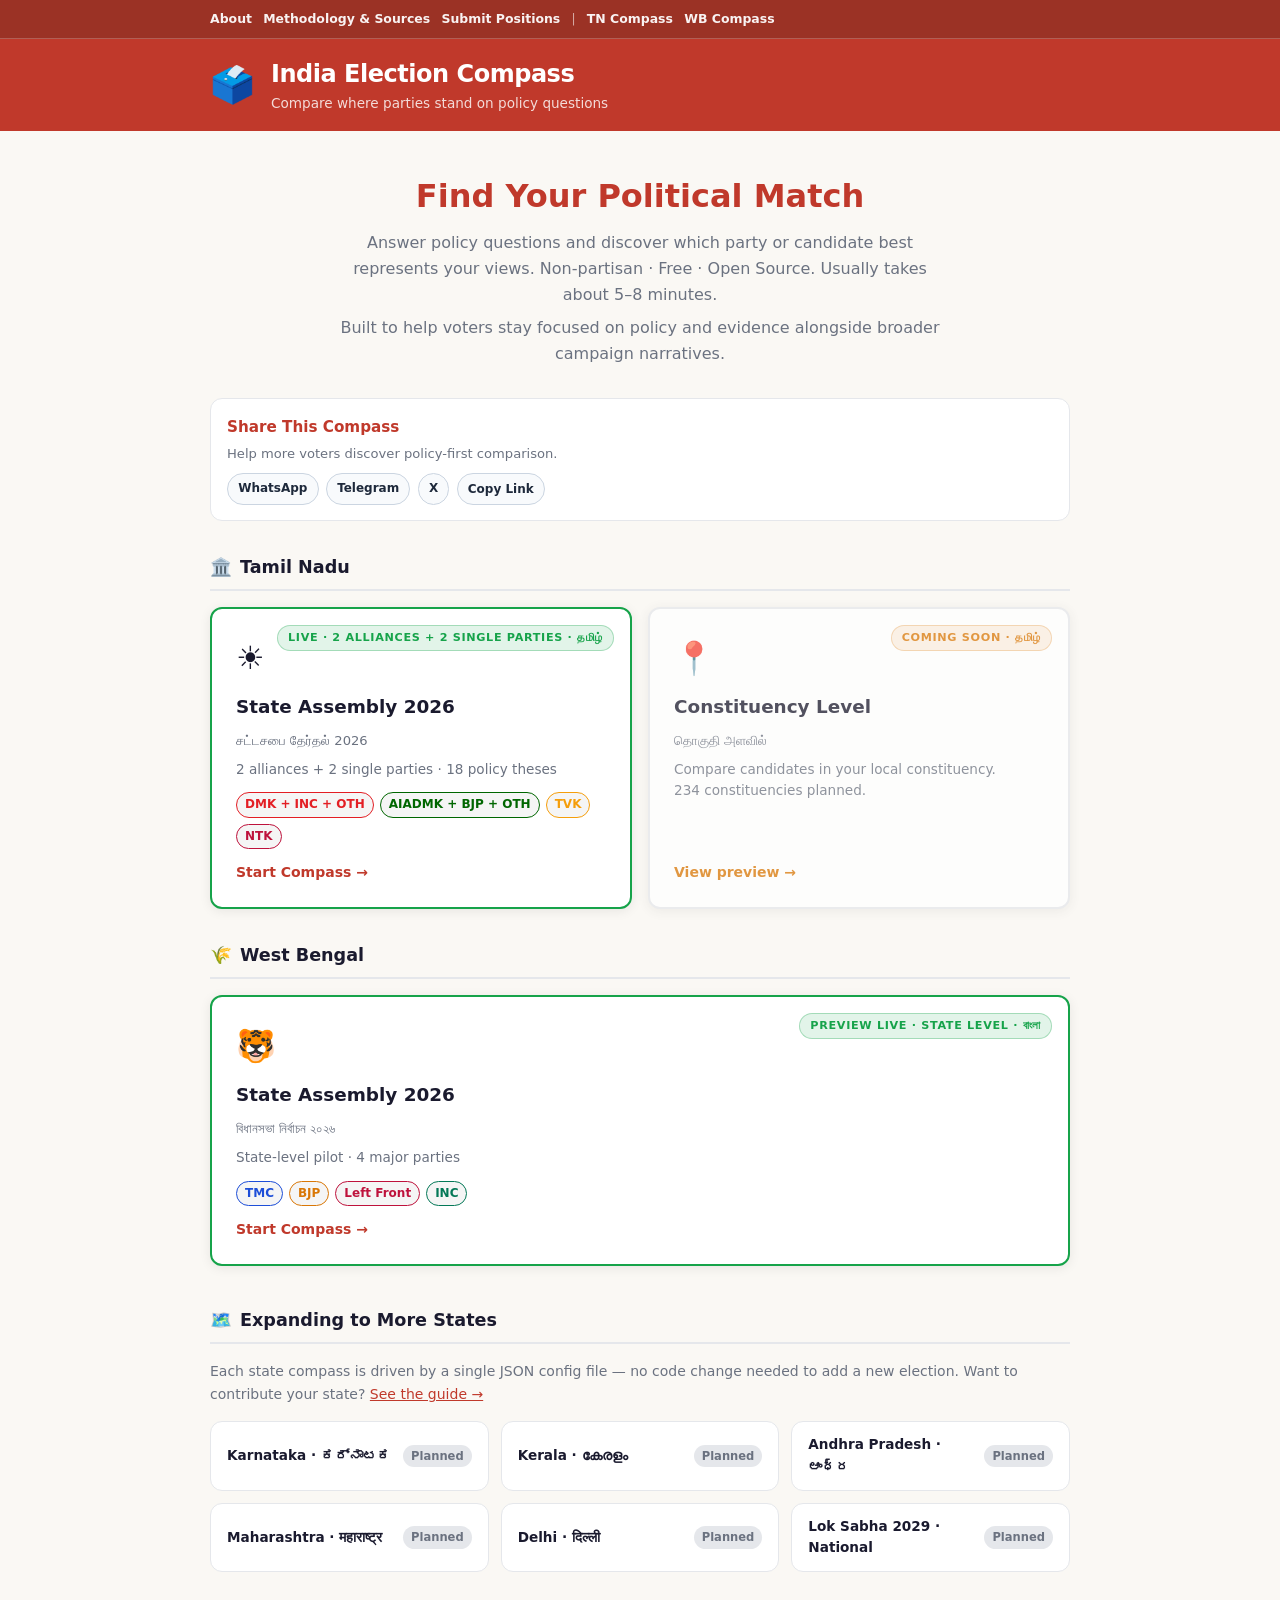
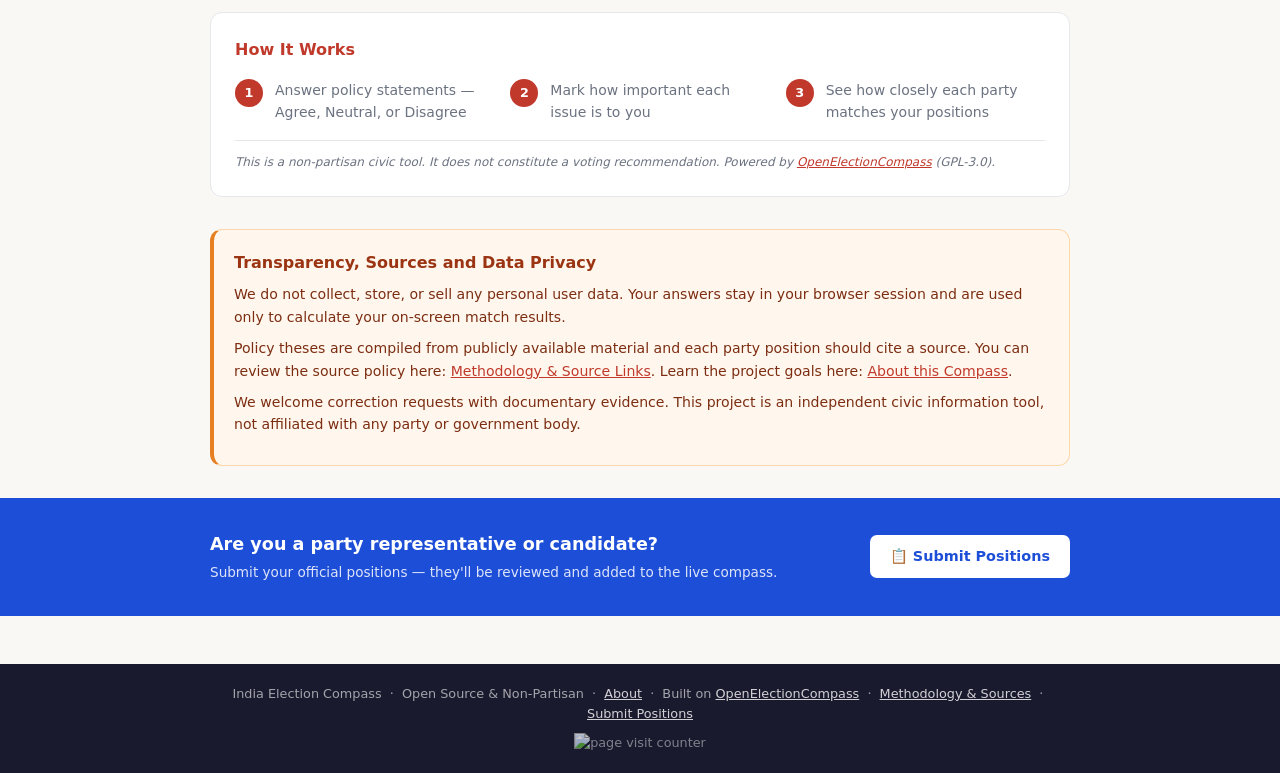
==== commit 0fc9a873: "Add visit counter badge to homepage and analytics disclosure to resources/README" ====
--- a/index.html
+++ b/index.html
@@ -1,6 +1,14 @@
 <!DOCTYPE html>
 <html lang="en">
 <head>
+  <!-- Google tag (gtag.js) -->
+  <script async src="https://www.googletagmanager.com/gtag/js?id=G-X2D6MQZ5B7"></script>
+  <script>
+    window.dataLayer = window.dataLayer || [];
+    function gtag(){dataLayer.push(arguments);}
+    gtag('js', new Date());
+    gtag('config', 'G-X2D6MQZ5B7');
+  </script>
   <meta charset="UTF-8" />
   <meta name="viewport" content="width=device-width, initial-scale=1.0" />
   <meta name="description" content="India Election Compass – Find which party or candidate best matches your policy views. Available for Tamil Nadu and expanding to all Indian states." />
@@ -237,6 +245,9 @@
         &nbsp;·&nbsp; <a href="resources.html">Methodology &amp; Sources</a>
         &nbsp;·&nbsp; <a href="party-form.html">Submit Positions</a>
       </p>
+      <p style="margin-top:.5rem;opacity:.75">
+        <img src="https://hits.seeyoufarm.com/api/count/incr/badge.svg?url=https%3A%2F%2Fdarepalli.github.io%2FElectionDiksoochi&count_bg=%2343A89E&title_bg=%23555555&title=page+visits&edge_flat=false" alt="page visit counter" style="height:18px;vertical-align:middle">
+      </p>
     </div>
   </footer>
 
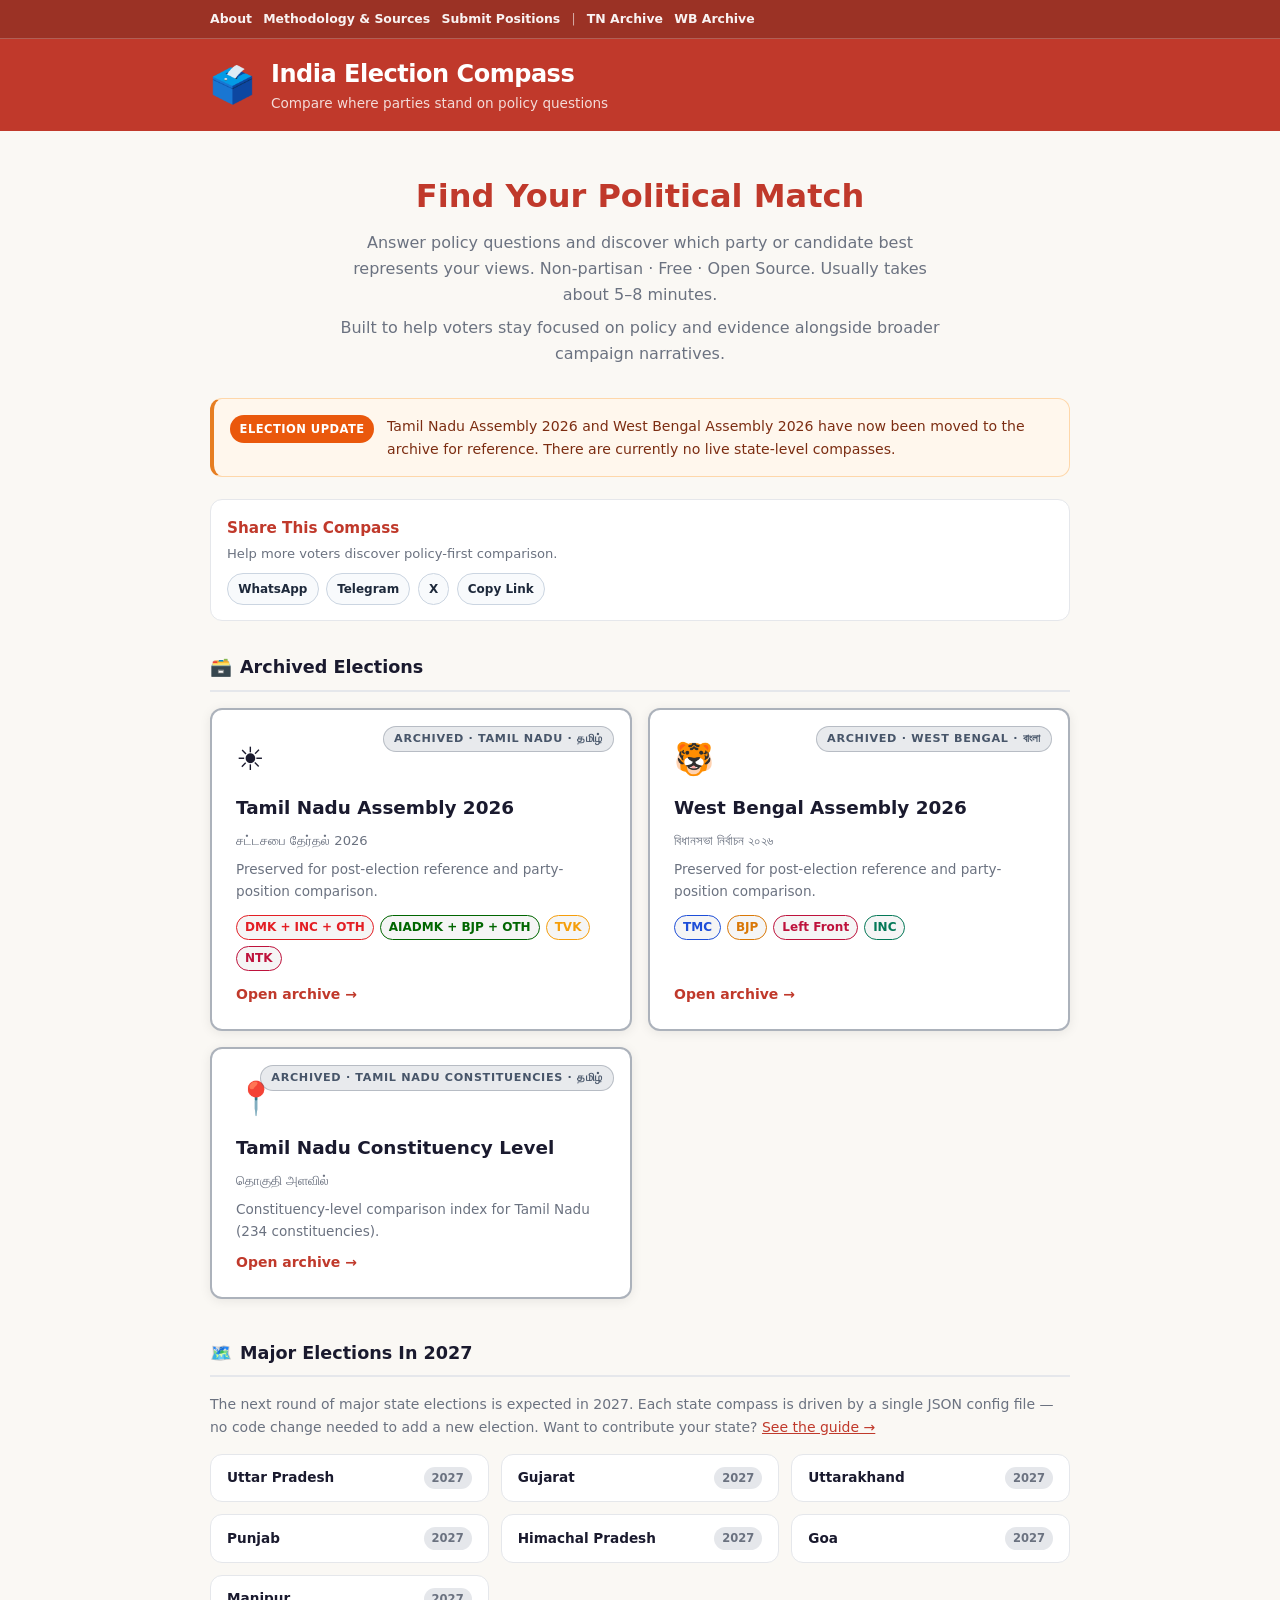
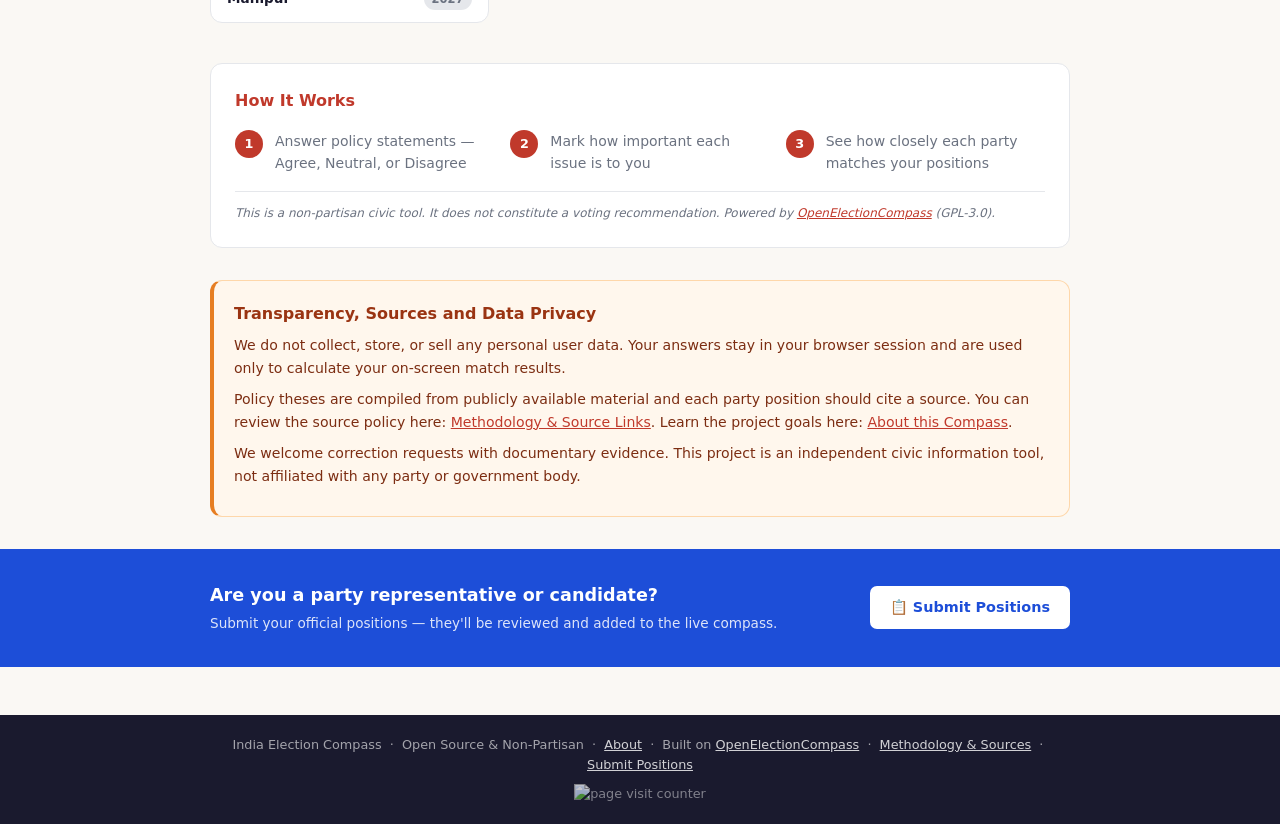
==== commit 41cd03f6: "Archive 2026 election compasses and update 2027 roadmap" ====
--- a/index.html
+++ b/index.html
@@ -11,7 +11,7 @@
   </script>
   <meta charset="UTF-8" />
   <meta name="viewport" content="width=device-width, initial-scale=1.0" />
-  <meta name="description" content="India Election Compass – Find which party or candidate best matches your policy views. Available for Tamil Nadu and expanding to all Indian states." />
+  <meta name="description" content="India Election Compass – Compare party positions, browse archived election compasses, and follow upcoming state launches." />
   <title>India Election Compass</title>
   <link rel="icon" type="image/svg+xml" href="assets/favicon.svg" />
   <link rel="stylesheet" href="assets/hub.css" />
@@ -24,8 +24,8 @@
       <a class="top-bar-link" href="resources.html">Methodology &amp; Sources</a>
       <a class="top-bar-link" href="party-form.html">Submit Positions</a>
       <span class="top-bar-sep" aria-hidden="true">|</span>
-      <a class="top-bar-link" href="compass.html?config=elections/tn/2026-state/config.json">TN Compass</a>
-      <a class="top-bar-link" href="compass.html?config=elections/wb/2026-state/config.json">WB Compass</a>
+      <a class="top-bar-link" href="compass.html?config=elections/tn/2026-state/config.json">TN Archive</a>
+      <a class="top-bar-link" href="compass.html?config=elections/wb/2026-state/config.json">WB Archive</a>
     </div>
   </div>
 
@@ -49,6 +49,13 @@
       </p>
       <p>
         Built to help voters stay focused on policy and evidence alongside broader campaign narratives.
+      </p>
+    </section>
+
+    <section class="update-strip" aria-label="Election update">
+      <div class="update-pill">Election Update</div>
+      <p>
+        Tamil Nadu Assembly 2026 and West Bengal Assembly 2026 have now been moved to the archive for reference. There are currently no live state-level compasses.
       </p>
     </section>
 
@@ -63,24 +70,21 @@
       </div>
     </section>
 
-    <!-- ── Tamil Nadu ─────────────────────────────────────────── -->
     <section class="state-section">
       <h3 class="state-heading">
-        <span class="state-flag">🏛️</span>
-        Tamil Nadu
+        <span class="state-flag">🗃️</span>
+        Archived Elections
       </h3>
 
       <div class="compass-grid">
-
-        <!-- TN State 2026 – LIVE -->
-        <a class="compass-card compass-card--live"
+        <a class="compass-card compass-card--archive"
            href="compass.html?config=elections/tn/2026-state/config.json">
-          <div class="card-badge card-badge--live">Live · 2 Alliances + 2 Single Parties · தமிழ்</div>
+          <div class="card-badge card-badge--archive">Archived · Tamil Nadu · தமிழ்</div>
           <div class="card-icon">☀️</div>
-          <h4 class="card-title">State Assembly 2026</h4>
+          <h4 class="card-title">Tamil Nadu Assembly 2026</h4>
           <p class="card-title-ta">சட்டசபை தேர்தல் 2026</p>
           <p class="card-desc">
-            2 alliances + 2 single parties · 18 policy theses
+            Preserved for post-election reference and party-position comparison.
           </p>
           <div class="card-parties">
             <span class="party-tag" style="color:#E31E24">DMK + INC + OTH</span>
@@ -88,44 +92,17 @@
             <span class="party-tag" style="color:#F59E0B">TVK</span>
             <span class="party-tag" style="color:#BE123C">NTK</span>
           </div>
-          <span class="card-cta">Start Compass →</span>
+          <span class="card-cta">Open archive →</span>
         </a>
 
-        <!-- TN Constituencies – Coming Soon -->
-        <a class="compass-card compass-card--soon"
-           href="elections/tn/constituencies/index.html">
-          <div class="card-badge card-badge--soon">Coming Soon · தமிழ்</div>
-          <div class="card-icon">📍</div>
-          <h4 class="card-title">Constituency Level</h4>
-          <p class="card-title-ta">தொகுதி அளவில்</p>
-          <p class="card-desc">
-            Compare candidates in your local constituency.<br/>
-            234 constituencies planned.
-          </p>
-          <span class="card-cta soon-label">View preview →</span>
-        </a>
-
-      </div>
-    </section>
-
-    <!-- ── West Bengal ──────────────────────────────────────── -->
-    <section class="state-section">
-      <h3 class="state-heading">
-        <span class="state-flag">🌾</span>
-        West Bengal
-      </h3>
-
-      <div class="compass-grid">
-
-        <!-- WB State 2026 – PREVIEW LIVE -->
-        <a class="compass-card compass-card--live"
+        <a class="compass-card compass-card--archive"
            href="compass.html?config=elections/wb/2026-state/config.json">
-          <div class="card-badge card-badge--live">Preview Live · State Level · বাংলা</div>
+          <div class="card-badge card-badge--archive">Archived · West Bengal · বাংলা</div>
           <div class="card-icon">🐯</div>
-          <h4 class="card-title">State Assembly 2026</h4>
+          <h4 class="card-title">West Bengal Assembly 2026</h4>
           <p class="card-title-ta">বিধানসভা নির্বাচন ২০২৬</p>
           <p class="card-desc">
-            State-level pilot · 4 major parties
+            Preserved for post-election reference and party-position comparison.
           </p>
           <div class="card-parties">
             <span class="party-tag" style="color:#1D4ED8">TMC</span>
@@ -133,9 +110,20 @@
             <span class="party-tag" style="color:#BE123C">Left Front</span>
             <span class="party-tag" style="color:#047857">INC</span>
           </div>
-          <span class="card-cta">Start Compass →</span>
+          <span class="card-cta">Open archive →</span>
         </a>
 
+        <a class="compass-card compass-card--archive"
+           href="elections/tn/constituencies/index.html">
+          <div class="card-badge card-badge--archive">Archived · Tamil Nadu Constituencies · தமிழ்</div>
+          <div class="card-icon">📍</div>
+          <h4 class="card-title">Tamil Nadu Constituency Level</h4>
+          <p class="card-title-ta">தொகுதி அளவில்</p>
+          <p class="card-desc">
+            Constituency-level comparison index for Tamil Nadu (234 constituencies).
+          </p>
+          <span class="card-cta">Open archive →</span>
+        </a>
       </div>
     </section>
 
@@ -143,9 +131,10 @@
     <section class="state-section roadmap-section">
       <h3 class="state-heading">
         <span class="state-flag">🗺️</span>
-        Expanding to More States
+        Major Elections In 2027
       </h3>
       <p class="roadmap-note">
+        The next round of major state elections is expected in 2027.
         Each state compass is driven by a single JSON config file — no code change
         needed to add a new election. Want to contribute your state?
         <a href="https://github.com/darepalli/ElectionDiksoochi" target="_blank" rel="noopener">See the guide →</a>
@@ -153,28 +142,32 @@
 
       <div class="roadmap-grid">
         <div class="roadmap-card">
-          <span class="roadmap-state">Karnataka · ಕರ್ನಾಟಕ</span>
-          <span class="roadmap-status">Planned</span>
-        </div>
-        <div class="roadmap-card">
-          <span class="roadmap-state">Kerala · കേരളം</span>
-          <span class="roadmap-status">Planned</span>
-        </div>
-        <div class="roadmap-card">
-          <span class="roadmap-state">Andhra Pradesh · ఆంధ్ర</span>
-          <span class="roadmap-status">Planned</span>
-        </div>
-        <div class="roadmap-card">
-          <span class="roadmap-state">Maharashtra · महाराष्ट्र</span>
-          <span class="roadmap-status">Planned</span>
-        </div>
-        <div class="roadmap-card">
-          <span class="roadmap-state">Delhi · दिल्ली</span>
-          <span class="roadmap-status">Planned</span>
-        </div>
-        <div class="roadmap-card">
-          <span class="roadmap-state">Lok Sabha 2029 · National</span>
-          <span class="roadmap-status">Planned</span>
+          <span class="roadmap-state">Uttar Pradesh</span>
+          <span class="roadmap-status">2027</span>
+        </div>
+        <div class="roadmap-card">
+          <span class="roadmap-state">Gujarat</span>
+          <span class="roadmap-status">2027</span>
+        </div>
+        <div class="roadmap-card">
+          <span class="roadmap-state">Uttarakhand</span>
+          <span class="roadmap-status">2027</span>
+        </div>
+        <div class="roadmap-card">
+          <span class="roadmap-state">Punjab</span>
+          <span class="roadmap-status">2027</span>
+        </div>
+        <div class="roadmap-card">
+          <span class="roadmap-state">Himachal Pradesh</span>
+          <span class="roadmap-status">2027</span>
+        </div>
+        <div class="roadmap-card">
+          <span class="roadmap-state">Goa</span>
+          <span class="roadmap-status">2027</span>
+        </div>
+        <div class="roadmap-card">
+          <span class="roadmap-state">Manipur</span>
+          <span class="roadmap-status">2027</span>
         </div>
       </div>
     </section>
--- a/assets/hub.css
+++ b/assets/hub.css
@@ -11,6 +11,7 @@
   --text:        #1a1a2e;
   --muted:       #6b7280;
   --live:        #16a34a;
+  --archive:     #475569;
   --soon:        #d97706;
   --radius:      12px;
   --shadow:      0 2px 12px rgba(0,0,0,.08);
@@ -113,6 +114,39 @@
   color: var(--muted);
   max-width: 600px;
   margin: 0 auto .5rem;
+}
+
+.update-strip {
+  display: flex;
+  align-items: flex-start;
+  gap: .8rem;
+  margin: 0 0 1.4rem;
+  padding: 1rem 1rem .95rem;
+  background: #fff7ed;
+  border: 1px solid #fed7aa;
+  border-left: 4px solid var(--accent);
+  border-radius: var(--radius);
+}
+
+.update-strip p {
+  font-size: .88rem;
+  color: #7c2d12;
+}
+
+.update-pill {
+  flex: 0 0 auto;
+  display: inline-flex;
+  align-items: center;
+  justify-content: center;
+  min-height: 28px;
+  padding: .2rem .6rem;
+  border-radius: 999px;
+  background: #ea580c;
+  color: #fff;
+  font-size: .72rem;
+  font-weight: 800;
+  letter-spacing: .04em;
+  text-transform: uppercase;
 }
 
 .share-strip {
@@ -216,6 +250,16 @@
   border-color: var(--primary);
 }
 
+.compass-card--archive {
+  border-color: rgba(71, 85, 105, .45);
+}
+
+.compass-card--archive:hover {
+  transform: translateY(-3px);
+  box-shadow: var(--shadow-lg);
+  border-color: var(--archive);
+}
+
 .compass-card--soon {
   opacity: .75;
   cursor: default;
@@ -248,6 +292,12 @@
   background: rgba(217,119,6,.12);
   color: var(--soon);
   border: 1px solid rgba(217,119,6,.3);
+}
+
+.card-badge--archive {
+  background: rgba(71,85,105,.12);
+  color: var(--archive);
+  border: 1px solid rgba(71,85,105,.3);
 }
 
 .card-icon { font-size: 2rem; }
@@ -440,5 +490,9 @@
   .top-bar-link { font-size: .74rem; }
   .top-bar-sep { display: none; }
   .hero h2 { font-size: 1.5rem; }
+  .update-strip {
+    flex-direction: column;
+    gap: .55rem;
+  }
   .compass-grid { grid-template-columns: 1fr; }
 }
